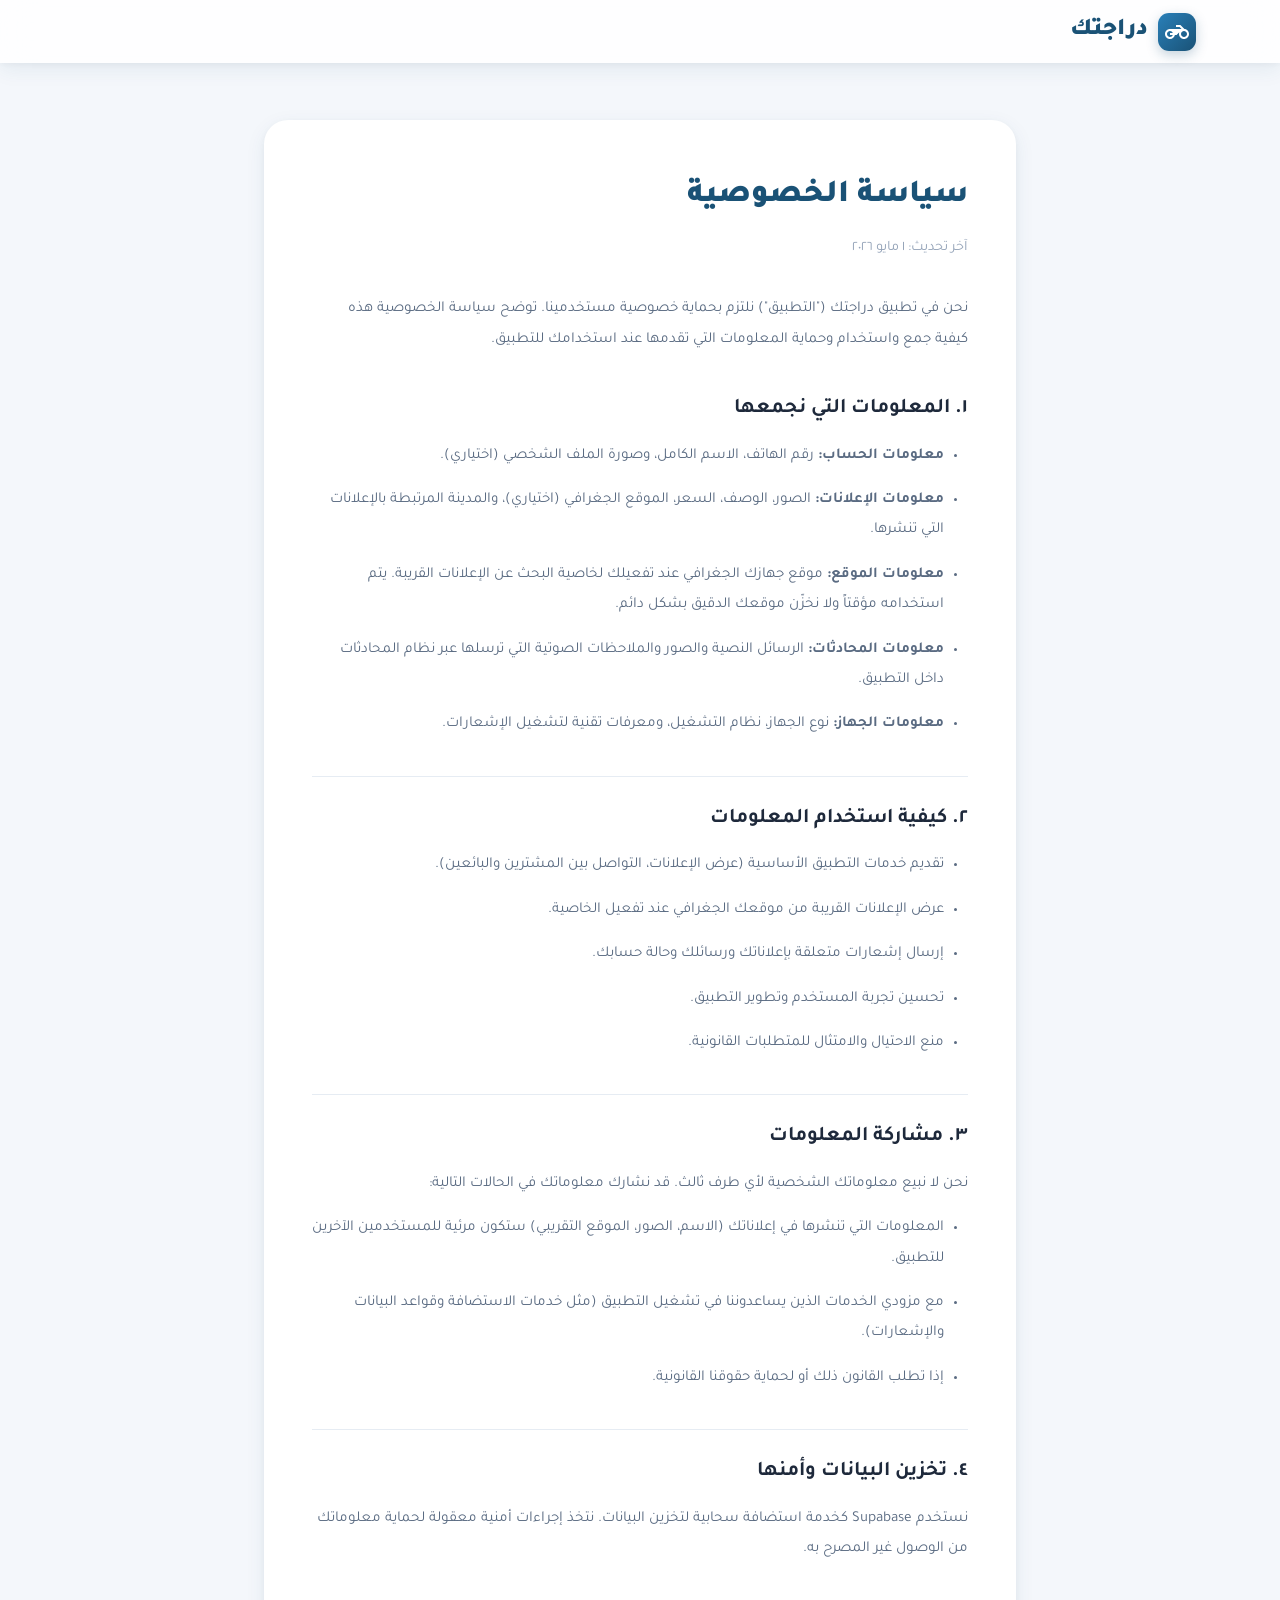
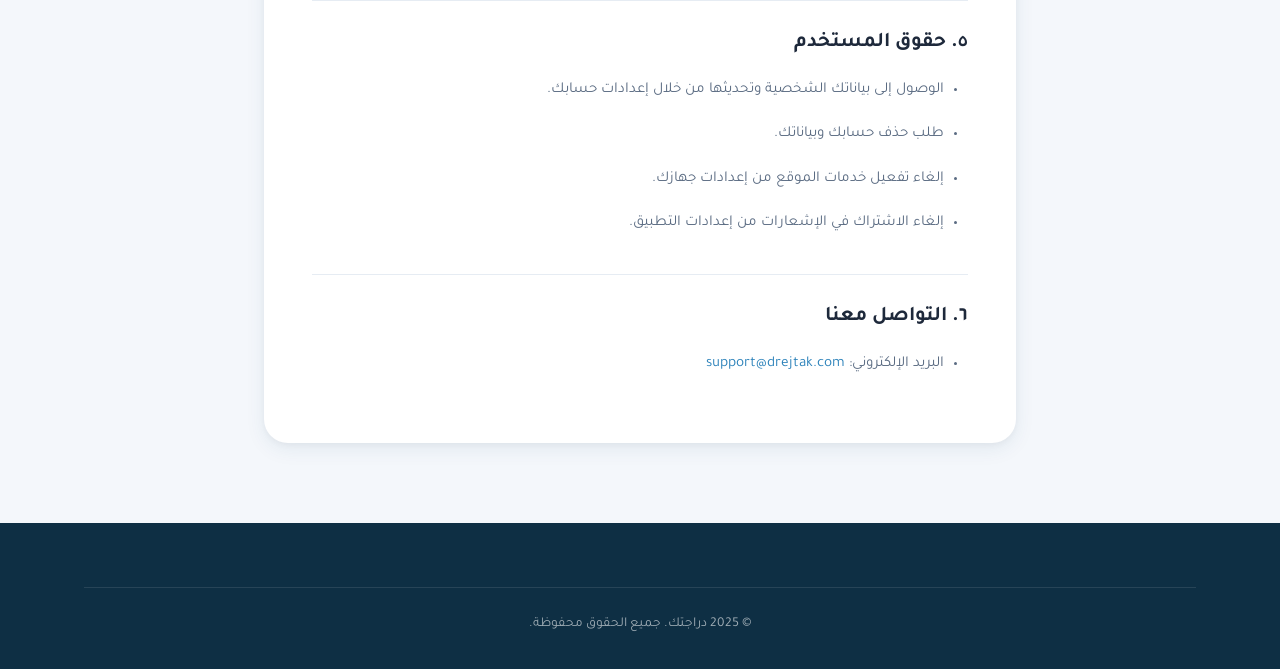
==== privacy.html @ 7e7fd562 "نشر صفحات دراجتك: الرئيسية والخصوصية والشروط وحذف الحساب" ====
<!DOCTYPE html>
<html lang="ar" dir="rtl">
<head>
  <meta charset="UTF-8">
  <meta name="viewport" content="width=device-width, initial-scale=1.0">
  <title>سياسة الخصوصية - دراجتك</title>
  <meta name="description" content="سياسة الخصوصية لتطبيق دراجتك - كيف نجمع ونستخدم ونحمي بياناتك">
  <link rel="stylesheet" href="css/style.css">
</head>
<body>

<nav class="navbar scrolled">
  <div class="container">
    <a href="/" class="nav-logo" style="color:var(--primary)!important">
      <span class="logo-icon">
        <svg viewBox="0 0 24 24" fill="currentColor" aria-hidden="true"><path d="M19.44 9.03 15.41 5H11v2h3.59l2 2H5c-2.8 0-5 2.2-5 5s2.2 5 5 5c2.46 0 4.45-1.69 4.9-4h1.65l2.77-2.77c-.21.54-.32 1.14-.32 1.77 0 2.8 2.2 5 5 5s5-2.2 5-5c0-2.79-2.2-4.97-4.56-4.97zM7.82 15C7.4 16.15 6.28 17 5 17c-1.63 0-3-1.37-3-3s1.37-3 3-3c1.28 0 2.4.85 2.82 2H5v2h2.82zM19 17c-1.63 0-3-1.37-3-3s1.37-3 3-3 3 1.37 3 3-1.37 3-3 3z"/></svg>
      </span>
      دراجتك
    </a>
  </div>
</nav>

<main class="legal-page">
  <div class="container">
    <div class="legal-card">
      <h1>سياسة الخصوصية</h1>
      <p class="last-updated">آخر تحديث: ١ مايو ٢٠٢٦</p>

      <p>نحن في تطبيق دراجتك ("التطبيق") نلتزم بحماية خصوصية مستخدمينا. توضح سياسة الخصوصية هذه كيفية جمع واستخدام وحماية المعلومات التي تقدمها عند استخدامك للتطبيق.</p>

      <h2>١. المعلومات التي نجمعها</h2>
      <ul>
        <li><strong>معلومات الحساب:</strong> رقم الهاتف، الاسم الكامل، وصورة الملف الشخصي (اختياري).</li>
        <li><strong>معلومات الإعلانات:</strong> الصور، الوصف، السعر، الموقع الجغرافي (اختياري)، والمدينة المرتبطة بالإعلانات التي تنشرها.</li>
        <li><strong>معلومات الموقع:</strong> موقع جهازك الجغرافي عند تفعيلك لخاصية البحث عن الإعلانات القريبة. يتم استخدامه مؤقتاً ولا نخزّن موقعك الدقيق بشكل دائم.</li>
        <li><strong>معلومات المحادثات:</strong> الرسائل النصية والصور والملاحظات الصوتية التي ترسلها عبر نظام المحادثات داخل التطبيق.</li>
        <li><strong>معلومات الجهاز:</strong> نوع الجهاز، نظام التشغيل، ومعرفات تقنية لتشغيل الإشعارات.</li>
      </ul>

      <h2>٢. كيفية استخدام المعلومات</h2>
      <ul>
        <li>تقديم خدمات التطبيق الأساسية (عرض الإعلانات، التواصل بين المشترين والبائعين).</li>
        <li>عرض الإعلانات القريبة من موقعك الجغرافي عند تفعيل الخاصية.</li>
        <li>إرسال إشعارات متعلقة بإعلاناتك ورسائلك وحالة حسابك.</li>
        <li>تحسين تجربة المستخدم وتطوير التطبيق.</li>
        <li>منع الاحتيال والامتثال للمتطلبات القانونية.</li>
      </ul>

      <h2>٣. مشاركة المعلومات</h2>
      <p>نحن لا نبيع معلوماتك الشخصية لأي طرف ثالث. قد نشارك معلوماتك في الحالات التالية:</p>
      <ul>
        <li>المعلومات التي تنشرها في إعلاناتك (الاسم، الصور، الموقع التقريبي) ستكون مرئية للمستخدمين الآخرين للتطبيق.</li>
        <li>مع مزودي الخدمات الذين يساعدوننا في تشغيل التطبيق (مثل خدمات الاستضافة وقواعد البيانات والإشعارات).</li>
        <li>إذا تطلب القانون ذلك أو لحماية حقوقنا القانونية.</li>
      </ul>

      <h2>٤. تخزين البيانات وأمنها</h2>
      <p>نستخدم Supabase كخدمة استضافة سحابية لتخزين البيانات. نتخذ إجراءات أمنية معقولة لحماية معلوماتك من الوصول غير المصرح به.</p>

      <h2>٥. حقوق المستخدم</h2>
      <ul>
        <li>الوصول إلى بياناتك الشخصية وتحديثها من خلال إعدادات حسابك.</li>
        <li>طلب حذف حسابك وبياناتك.</li>
        <li>إلغاء تفعيل خدمات الموقع من إعدادات جهازك.</li>
        <li>إلغاء الاشتراك في الإشعارات من إعدادات التطبيق.</li>
      </ul>

      <h2>٦. التواصل معنا</h2>
      <ul>
        <li>البريد الإلكتروني: <a href="mailto:support@drejtak.com">support@drejtak.com</a></li>
      </ul>
    </div>
  </div>
</main>

<footer class="footer">
  <div class="container">
    <div class="footer-bottom">
      © 2025 دراجتك. جميع الحقوق محفوظة.
    </div>
  </div>
</footer>
</body>
</html>
---- css/style.css ----
/* ============================================================
   دراجتك - Landing Page (Modern Redesign 2026)
   Colors: Primary #1A5276, Secondary #E67E22, Accent #27AE60
   ============================================================ */

@import url('https://fonts.googleapis.com/css2?family=Tajawal:wght@400;500;700;800;900&display=swap');

:root {
  --primary: #1A5276;
  --primary-light: #2980B9;
  --primary-dark: #0E2F44;
  --secondary: #E67E22;
  --secondary-light: #F5B041;
  --accent: #27AE60;
  --accent-light: #2ECC71;
  --cyan: #38BDF8;
  --bg: #F4F7FB;
  --bg-alt: #F8FAFB;
  --surface: #FFFFFF;
  --text: #1E293B;
  --text-light: #5A6B82;
  --text-muted: #94A3B8;
  --border: #E6ECF3;
  --glass-bg: rgba(255,255,255,0.65);
  --glass-border: rgba(255,255,255,0.6);
  --shadow-sm: 0 1px 3px rgba(13,42,68,0.06), 0 1px 2px rgba(0,0,0,0.04);
  --shadow: 0 6px 20px rgba(26,82,118,0.08), 0 2px 6px rgba(0,0,0,0.04);
  --shadow-lg: 0 16px 44px rgba(26,82,118,0.14), 0 4px 10px rgba(0,0,0,0.05);
  --shadow-xl: 0 30px 70px rgba(13,42,68,0.22), 0 10px 20px rgba(0,0,0,0.08);
  --radius-sm: 12px;
  --radius: 16px;
  --radius-lg: 24px;
  --radius-xl: 32px;
  --transition: all 0.35s cubic-bezier(0.4, 0, 0.2, 1);
  --ease-out: cubic-bezier(0.16, 1, 0.3, 1);
}

/* ---------- Reset ---------- */
*, *::before, *::after { box-sizing: border-box; margin: 0; padding: 0; }

html { scroll-behavior: smooth; direction: rtl; }

body {
  font-family: 'Tajawal', sans-serif;
  color: var(--text);
  background: var(--bg);
  line-height: 1.8;
  -webkit-font-smoothing: antialiased;
  overflow-x: hidden;
}

a { color: var(--primary-light); text-decoration: none; transition: var(--transition); }
a:hover { color: var(--primary); }

img { max-width: 100%; height: auto; display: block; }
svg { display: block; }

/* ---------- Container ---------- */
.container {
  max-width: 1160px;
  margin: 0 auto;
  padding: 0 24px;
}
.container.narrow { max-width: 760px; }

/* ---------- Scroll Reveal Animation ---------- */
.reveal {
  opacity: 0;
  transform: translateY(34px);
  transition: opacity 0.8s var(--ease-out), transform 0.8s var(--ease-out);
  transition-delay: var(--delay, 0s);
  will-change: opacity, transform;
}
.reveal.visible {
  opacity: 1;
  transform: translateY(0);
}

/* ---------- Navbar ---------- */
.navbar {
  position: fixed;
  top: 0; left: 0; right: 0;
  z-index: 1000;
  padding: 18px 0;
  transition: var(--transition);
  background: transparent;
}
.navbar.scrolled {
  background: rgba(255,255,255,0.85);
  backdrop-filter: blur(16px) saturate(1.4);
  -webkit-backdrop-filter: blur(16px) saturate(1.4);
  box-shadow: var(--shadow);
  padding: 10px 0;
}
.navbar .container {
  display: flex;
  align-items: center;
  justify-content: space-between;
}
.nav-logo {
  font-size: 1.5rem;
  font-weight: 900;
  color: white !important;
  display: flex;
  align-items: center;
  gap: 10px;
}
.navbar.scrolled .nav-logo { color: var(--primary) !important; }
.nav-logo .logo-icon {
  width: 38px; height: 38px;
  display: inline-flex;
  align-items: center;
  justify-content: center;
  background: linear-gradient(135deg, var(--primary-light), var(--primary));
  border-radius: 11px;
  box-shadow: 0 6px 16px rgba(26,82,118,0.35);
}
.nav-logo .logo-icon svg { width: 24px; height: 24px; color: #fff; }
.navbar.scrolled .nav-logo .logo-icon { box-shadow: 0 4px 12px rgba(26,82,118,0.25); }
.nav-links {
  display: flex;
  align-items: center;
  gap: 30px;
  list-style: none;
}
.nav-links a {
  font-weight: 500;
  font-size: 0.95rem;
  color: rgba(255,255,255,0.88);
  position: relative;
}
.nav-links a:not(.nav-cta)::after {
  content: '';
  position: absolute;
  bottom: -6px; right: 0;
  width: 0; height: 2px;
  background: var(--secondary);
  border-radius: 2px;
  transition: width 0.3s var(--ease-out);
}
.nav-links a:not(.nav-cta):hover::after { width: 100%; }
.navbar.scrolled .nav-links a { color: var(--text); }
.nav-links a:hover { color: var(--secondary); }
.nav-cta {
  background: var(--secondary);
  color: white !important;
  padding: 10px 24px;
  border-radius: 50px;
  font-weight: 700 !important;
  box-shadow: 0 6px 18px rgba(230,126,34,0.4);
}
.nav-cta:hover {
  background: var(--secondary-light);
  transform: translateY(-2px);
}
/* Hamburger */
.menu-toggle {
  display: none;
  flex-direction: column;
  justify-content: center;
  gap: 5px;
  width: 42px; height: 42px;
  background: rgba(255,255,255,0.15);
  border: none;
  border-radius: 10px;
  cursor: pointer;
  padding: 10px;
}
.menu-toggle span {
  display: block;
  height: 2px; width: 100%;
  background: white;
  border-radius: 2px;
  transition: var(--transition);
}
.navbar.scrolled .menu-toggle { background: rgba(26,82,118,0.08); }
.navbar.scrolled .menu-toggle span { background: var(--text); }

/* ---------- Hero ---------- */
.hero {
  position: relative;
  background: linear-gradient(165deg, var(--primary-dark) 0%, var(--primary) 55%, var(--primary-light) 100%);
  min-height: 100vh;
  display: flex;
  align-items: center;
  overflow: hidden;
}
.hero-bg { position: absolute; inset: 0; overflow: hidden; }
.hero-bg .blob {
  position: absolute;
  border-radius: 50%;
  filter: blur(70px);
  opacity: 0.55;
}
.blob-1 {
  width: 460px; height: 460px;
  top: -120px; right: -80px;
  background: radial-gradient(circle, var(--cyan), transparent 70%);
  animation: float-blob 16s ease-in-out infinite;
}
.blob-2 {
  width: 420px; height: 420px;
  bottom: -140px; left: -60px;
  background: radial-gradient(circle, var(--secondary), transparent 70%);
  opacity: 0.4;
  animation: float-blob 20s ease-in-out infinite reverse;
}
.blob-3 {
  width: 300px; height: 300px;
  top: 40%; left: 30%;
  background: radial-gradient(circle, var(--accent), transparent 70%);
  opacity: 0.3;
  animation: float-blob 24s ease-in-out infinite;
}
.grid-overlay {
  position: absolute; inset: 0;
  background-image:
    linear-gradient(rgba(255,255,255,0.05) 1px, transparent 1px),
    linear-gradient(90deg, rgba(255,255,255,0.05) 1px, transparent 1px);
  background-size: 54px 54px;
  -webkit-mask-image: radial-gradient(ellipse 80% 70% at 50% 40%, #000 30%, transparent 75%);
  mask-image: radial-gradient(ellipse 80% 70% at 50% 40%, #000 30%, transparent 75%);
}
@keyframes float-blob {
  0%, 100% { transform: translate(0, 0) scale(1); }
  33% { transform: translate(30px, -30px) scale(1.08); }
  66% { transform: translate(-20px, 20px) scale(0.95); }
}

.hero .container {
  position: relative;
  z-index: 1;
  display: grid;
  grid-template-columns: 1.05fr 0.95fr;
  gap: 56px;
  align-items: center;
  padding-top: 90px;
  padding-bottom: 90px;
}
.hero-badge {
  display: inline-flex;
  align-items: center;
  gap: 8px;
  background: rgba(255,255,255,0.12);
  border: 1px solid rgba(255,255,255,0.2);
  backdrop-filter: blur(8px);
  color: #fff;
  padding: 7px 16px;
  border-radius: 50px;
  font-size: 0.85rem;
  font-weight: 700;
  margin-bottom: 22px;
}
.hero-badge .dot {
  width: 8px; height: 8px;
  background: var(--accent-light);
  border-radius: 50%;
  box-shadow: 0 0 0 0 rgba(46,204,113,0.7);
  animation: pulse-dot 2s infinite;
}
@keyframes pulse-dot {
  0% { box-shadow: 0 0 0 0 rgba(46,204,113,0.6); }
  70% { box-shadow: 0 0 0 8px rgba(46,204,113,0); }
  100% { box-shadow: 0 0 0 0 rgba(46,204,113,0); }
}
.hero-content h1 {
  font-size: 3.6rem;
  font-weight: 900;
  color: white;
  line-height: 1.25;
  margin-bottom: 22px;
  letter-spacing: -0.5px;
}
.hero-content h1 .highlight {
  background: linear-gradient(100deg, var(--secondary-light), var(--secondary), var(--secondary-light));
  background-size: 200% auto;
  -webkit-background-clip: text;
  background-clip: text;
  -webkit-text-fill-color: transparent;
  animation: shimmer 4s linear infinite;
}
@keyframes shimmer {
  to { background-position: 200% center; }
}
.hero-content p {
  font-size: 1.2rem;
  color: rgba(255,255,255,0.82);
  line-height: 1.95;
  margin-bottom: 34px;
  max-width: 520px;
}
.hero-buttons {
  display: flex;
  gap: 16px;
  flex-wrap: wrap;
  margin-bottom: 36px;
}
.hero-trust {
  display: flex;
  align-items: center;
  gap: 28px;
  flex-wrap: wrap;
}
.trust-stars {
  color: var(--secondary-light);
  font-size: 1rem;
  letter-spacing: 2px;
}
.trust-stars strong { color: #fff; font-size: 1.05rem; }
.trust-stars span { color: rgba(255,255,255,0.7); font-size: 0.85rem; letter-spacing: 0; }
.trust-avatars {
  display: flex;
  align-items: center;
}
.trust-avatars span {
  width: 34px; height: 34px;
  border-radius: 50%;
  border: 2px solid var(--primary);
  margin-left: -10px;
  background: linear-gradient(135deg, var(--cyan), var(--primary-light));
}
.trust-avatars span:nth-child(2) { background: linear-gradient(135deg, var(--secondary-light), var(--secondary)); }
.trust-avatars span:nth-child(3) { background: linear-gradient(135deg, var(--accent-light), var(--accent)); }
.trust-avatars span:nth-child(4) { background: linear-gradient(135deg, #a78bfa, #7c3aed); }
.trust-avatars em {
  font-style: normal;
  color: rgba(255,255,255,0.8);
  font-size: 0.85rem;
  margin-right: 12px;
}

/* Hero Phone */
.hero-image { display: flex; justify-content: center; position: relative; }
.phone-float {
  position: relative;
  transition: transform 0.3s var(--ease-out);
  transform-style: preserve-3d;
}
@keyframes gentle-float {
  0%, 100% { transform: translateY(0) rotate(0deg); }
  50% { transform: translateY(-16px) rotate(-0.6deg); }
}
.phone-mockup {
  width: 300px;
  height: 610px;
  animation: gentle-float 6s ease-in-out infinite;
  background: #0a1722;
  border-radius: 44px;
  border: 5px solid #1c2b3a;
  overflow: hidden;
  position: relative;
  box-shadow: var(--shadow-xl), inset 0 0 0 2px rgba(255,255,255,0.04);
}
.phone-mockup::before {
  content: '';
  position: absolute;
  top: 14px; left: 50%;
  transform: translateX(-50%);
  width: 110px; height: 26px;
  background: #0a1722;
  border-radius: 0 0 16px 16px;
  z-index: 5;
}
.phone-screen {
  width: 100%; height: 100%;
  background: var(--bg);
  overflow: hidden;
}
/* In-app UI */
.app-ui {
  height: 100%;
  display: flex;
  flex-direction: column;
  padding: 12px 14px;
  font-size: 0.72rem;
}
.ui-statusbar {
  display: flex;
  justify-content: space-between;
  align-items: center;
  padding: 4px 6px 8px;
  color: var(--text);
  font-weight: 700;
}
.ui-dots { display: flex; gap: 3px; }
.ui-dots i { width: 4px; height: 4px; border-radius: 50%; background: var(--text-muted); }
.ui-topbar {
  display: flex;
  justify-content: space-between;
  align-items: center;
  margin-bottom: 10px;
}
.ui-loc {
  display: flex;
  align-items: center;
  gap: 4px;
  font-weight: 700;
  color: var(--primary);
}
.ui-avatar {
  width: 30px; height: 30px;
  border-radius: 50%;
  background: linear-gradient(135deg, var(--secondary-light), var(--secondary));
}
.ui-search {
  display: flex;
  align-items: center;
  gap: 6px;
  background: var(--surface);
  border: 1px solid var(--border);
  border-radius: 12px;
  padding: 9px 12px;
  color: var(--text-muted);
  margin-bottom: 10px;
  box-shadow: var(--shadow-sm);
}
.ui-search svg { color: var(--text-muted); }
.ui-chips {
  display: flex;
  gap: 6px;
  margin-bottom: 12px;
}
.ui-chips span {
  padding: 5px 12px;
  border-radius: 50px;
  background: var(--surface);
  border: 1px solid var(--border);
  color: var(--text-light);
  font-weight: 700;
}
.ui-chips span.active {
  background: var(--primary);
  color: #fff;
  border-color: var(--primary);
}
.ui-card {
  background: var(--surface);
  border-radius: 14px;
  overflow: hidden;
  box-shadow: var(--shadow);
  margin-bottom: 10px;
}
.ui-card-img {
  height: 92px;
  display: flex;
  align-items: center;
  justify-content: center;
  position: relative;
  color: rgba(255,255,255,0.9);
}
.ui-card-img.c1 { background: linear-gradient(135deg, var(--primary-light), var(--primary)); }
.ui-card-img.c2 { background: linear-gradient(135deg, var(--accent), #0e7a4a); }
.ui-tag {
  position: absolute;
  bottom: 8px; right: 8px;
  background: rgba(0,0,0,0.45);
  backdrop-filter: blur(4px);
  color: #fff;
  padding: 3px 9px;
  border-radius: 50px;
  font-size: 0.62rem;
  font-weight: 700;
}
.ui-card-body { padding: 9px 11px; }
.ui-card-body strong { display: block; color: var(--text); font-size: 0.74rem; }
.ui-price { color: var(--secondary); font-weight: 900; font-size: 0.8rem; margin-top: 2px; }

/* Floating badges around phone */
.float-badge {
  position: absolute;
  display: flex;
  align-items: center;
  gap: 9px;
  background: rgba(255,255,255,0.95);
  backdrop-filter: blur(8px);
  padding: 10px 14px;
  border-radius: 14px;
  box-shadow: var(--shadow-lg);
}
.float-badge div { display: flex; flex-direction: column; line-height: 1.3; }
.float-badge strong { font-size: 0.78rem; color: var(--text); }
.float-badge span { font-size: 0.68rem; color: var(--text-light); }
.float-badge svg { color: var(--secondary); }
.fb-chat {
  top: 80px; right: -34px;
  animation: gentle-float 5s ease-in-out infinite 0.5s;
}
.fb-rating {
  bottom: 90px; left: -34px;
  animation: gentle-float 5.5s ease-in-out infinite 1s;
}
.fb-star { color: var(--secondary); font-size: 1.3rem; }

/* Hero bottom wave */
.hero-wave {
  position: absolute;
  bottom: -1px; left: 0; right: 0;
  line-height: 0;
  z-index: 1;
}
.hero-wave svg { width: 100%; height: 70px; }
.hero-wave path { fill: var(--bg); }

/* ---------- Buttons ---------- */
.btn {
  display: inline-flex;
  align-items: center;
  gap: 10px;
  padding: 15px 32px;
  border-radius: 50px;
  font-weight: 700;
  font-size: 1.02rem;
  font-family: inherit;
  cursor: pointer;
  border: none;
  transition: var(--transition);
  text-decoration: none;
  white-space: nowrap;
}
.btn-primary {
  background: var(--secondary);
  color: white;
  box-shadow: 0 8px 24px rgba(230,126,34,0.4);
}
.btn-primary:hover {
  background: var(--secondary-light);
  color: white;
  transform: translateY(-3px);
  box-shadow: 0 12px 30px rgba(230,126,34,0.5);
}
.btn-ghost {
  background: rgba(255,255,255,0.1);
  border: 1.5px solid rgba(255,255,255,0.45);
  color: white;
  backdrop-filter: blur(6px);
}
.btn-ghost:hover {
  background: white;
  color: var(--primary);
  border-color: white;
  transform: translateY(-3px);
}
.btn-lg { padding: 18px 44px; font-size: 1.12rem; }
.btn-store { background: var(--primary-dark); color: #fff; box-shadow: 0 10px 30px rgba(13,42,68,0.3); }
.btn-store:hover { background: #07202f; color: #fff; transform: translateY(-3px); }

/* ---------- Brands Marquee ---------- */
.marquee {
  background: var(--surface);
  border-bottom: 1px solid var(--border);
  padding: 22px 0;
  overflow: hidden;
  -webkit-mask-image: linear-gradient(90deg, transparent, #000 12%, #000 88%, transparent);
  mask-image: linear-gradient(90deg, transparent, #000 12%, #000 88%, transparent);
}
.marquee-track {
  display: flex;
  gap: 56px;
  width: max-content;
  animation: marquee 28s linear infinite;
}
.marquee-track span {
  font-size: 1.3rem;
  font-weight: 900;
  color: var(--text-muted);
  white-space: nowrap;
  opacity: 0.7;
}
@keyframes marquee {
  to { transform: translateX(50%); }
}

/* ---------- Stats ---------- */
.stats-section {
  position: relative;
  margin-top: 36px;
  z-index: 10;
}
.stats-grid {
  display: grid;
  grid-template-columns: repeat(4, 1fr);
  gap: 20px;
}
.stat-card {
  background: var(--surface);
  border: 1px solid var(--border);
  border-radius: var(--radius);
  padding: 32px 20px;
  text-align: center;
  box-shadow: var(--shadow);
  transition: var(--transition);
}
.stat-card:hover {
  transform: translateY(-6px);
  box-shadow: var(--shadow-lg);
  border-color: rgba(26,82,118,0.18);
}
.stat-number {
  font-size: 2.5rem;
  font-weight: 900;
  color: var(--primary);
  line-height: 1;
}
.stat-number.accent { color: var(--secondary); }
.stat-number.green { color: var(--accent); }
.stat-label {
  font-size: 0.95rem;
  color: var(--text-light);
  margin-top: 8px;
  font-weight: 500;
}

/* ---------- Sections ---------- */
.section { padding: 100px 0; }
.section-alt { background: var(--surface); }
.section-header {
  text-align: center;
  max-width: 640px;
  margin: 0 auto 64px;
}
.section-badge {
  display: inline-block;
  background: rgba(26,82,118,0.08);
  color: var(--primary);
  padding: 7px 18px;
  border-radius: 50px;
  font-size: 0.85rem;
  font-weight: 700;
  margin-bottom: 16px;
}
.section-title {
  font-size: 2.5rem;
  font-weight: 900;
  color: var(--text);
  margin-bottom: 16px;
  line-height: 1.3;
  letter-spacing: -0.5px;
}
.section-title .highlight {
  position: relative;
  color: var(--primary);
}
.section-title .highlight::after {
  content: '';
  position: absolute;
  left: 0; right: 0; bottom: 4px;
  height: 10px;
  background: rgba(230,126,34,0.22);
  border-radius: 4px;
  z-index: -1;
}
.section-subtitle {
  font-size: 1.1rem;
  color: var(--text-light);
  line-height: 1.8;
}

/* ---------- Features Grid ---------- */
.features-grid {
  display: grid;
  grid-template-columns: repeat(auto-fit, minmax(320px, 1fr));
  gap: 24px;
}
.feature-card {
  position: relative;
  background: var(--surface);
  border: 1px solid var(--border);
  border-radius: var(--radius-lg);
  padding: 38px 28px;
  transition: transform 0.4s var(--ease-out), box-shadow 0.4s var(--ease-out), border-color 0.4s;
  overflow: hidden;
}
.feature-card::before {
  content: '';
  position: absolute;
  top: 0; left: 0; right: 0;
  height: 4px;
  background: linear-gradient(90deg, var(--primary), var(--cyan));
  transform: scaleX(0);
  transform-origin: right;
  transition: transform 0.4s var(--ease-out);
}
.feature-card:hover::before { transform: scaleX(1); }
.feature-card:hover {
  transform: translateY(-10px);
  box-shadow: var(--shadow-lg);
  border-color: rgba(26,82,118,0.15);
}
.feature-icon-wrapper {
  width: 60px; height: 60px;
  border-radius: var(--radius);
  display: flex;
  align-items: center;
  justify-content: center;
  margin-bottom: 20px;
  transition: transform 0.4s var(--ease-out);
}
.feature-card:hover .feature-icon-wrapper { transform: scale(1.08) rotate(-4deg); }
.feature-icon-wrapper.blue { background: rgba(26,82,118,0.1); color: var(--primary); }
.feature-icon-wrapper.orange { background: rgba(230,126,34,0.12); color: var(--secondary); }
.feature-icon-wrapper.green { background: rgba(39,174,96,0.12); color: var(--accent); }
.feature-icon-wrapper.purple { background: rgba(142,68,173,0.12); color: #8e44ad; }
.feature-icon-wrapper.red { background: rgba(231,76,60,0.12); color: #e74c3c; }
.feature-icon-wrapper.teal { background: rgba(26,188,156,0.12); color: #1abc9c; }
.feature-card h3 {
  font-size: 1.22rem;
  font-weight: 800;
  color: var(--text);
  margin-bottom: 8px;
}
.feature-card p {
  font-size: 0.95rem;
  color: var(--text-light);
  line-height: 1.8;
}

/* ---------- How It Works ---------- */
.steps {
  display: grid;
  grid-template-columns: repeat(3, 1fr);
  gap: 40px;
  position: relative;
}
.steps-connector {
  position: absolute;
  top: 36px;
  left: 16%; right: 16%;
  height: 2px;
  background: repeating-linear-gradient(90deg, var(--border) 0 8px, transparent 8px 16px);
  z-index: 0;
}
.step { text-align: center; position: relative; z-index: 1; }
.step-circle {
  width: 72px; height: 72px;
  border-radius: 50%;
  display: flex;
  align-items: center;
  justify-content: center;
  margin: 0 auto 24px;
  font-size: 1.6rem;
  font-weight: 900;
  color: #fff;
  position: relative;
}
.step-circle::after {
  content: '';
  position: absolute;
  inset: -6px;
  border-radius: 50%;
  border: 2px dashed currentColor;
  opacity: 0.3;
}
.step-circle.one { background: var(--primary); box-shadow: 0 10px 26px rgba(26,82,118,0.35); }
.step-circle.two { background: var(--secondary); box-shadow: 0 10px 26px rgba(230,126,34,0.35); }
.step-circle.three { background: var(--accent); box-shadow: 0 10px 26px rgba(39,174,96,0.35); }
.step h3 {
  font-size: 1.2rem;
  font-weight: 800;
  color: var(--text);
  margin-bottom: 8px;
}
.step p {
  font-size: 0.95rem;
  color: var(--text-light);
  line-height: 1.8;
  max-width: 300px;
  margin: 0 auto;
}

/* ---------- Screenshots ---------- */
.screenshots-scroll {
  display: flex;
  gap: 28px;
  overflow-x: auto;
  padding: 24px 24px 44px;
  scroll-snap-type: x mandatory;
  -webkit-overflow-scrolling: touch;
  justify-content: flex-start;
}
.screenshots-scroll::-webkit-scrollbar { height: 6px; }
.screenshots-scroll::-webkit-scrollbar-thumb { background: var(--border); border-radius: 3px; }
.shot-phone {
  flex: 0 0 auto;
  scroll-snap-align: center;
  text-align: center;
  transition: transform 0.4s var(--ease-out);
}
.shot-phone:hover { transform: translateY(-10px); }
.shot-screen {
  width: 230px;
  height: 470px;
  background: var(--bg);
  border: 7px solid #0a1722;
  border-radius: 36px;
  padding: 16px 14px;
  box-shadow: var(--shadow-lg);
  overflow: hidden;
  position: relative;
}
.shot-bar { display: flex; align-items: center; gap: 8px; margin-bottom: 16px; }
.shot-bar span { height: 8px; border-radius: 4px; background: var(--border); flex: 1; }
.shot-bar .dot { flex: 0 0 24px; height: 24px; border-radius: 50%; background: linear-gradient(135deg, var(--secondary-light), var(--secondary)); }
.shot-search { height: 38px; border-radius: 12px; background: var(--surface); border: 1px solid var(--border); margin-bottom: 14px; }
.shot-chips { display: flex; gap: 8px; margin-bottom: 16px; }
.shot-chips i { flex: 1; height: 26px; border-radius: 50px; background: var(--surface); border: 1px solid var(--border); }
.shot-chips i.on { background: var(--primary); border-color: var(--primary); }
.shot-tile { height: 120px; border-radius: 16px; margin-bottom: 14px; background: linear-gradient(135deg, var(--primary-light), var(--primary)); }
.shot-tile.sm { height: 70px; }
.shot-screen.home .shot-tile:nth-of-type(2) { background: linear-gradient(135deg, var(--accent), #0e7a4a); }
/* chat */
.bubble { height: 30px; border-radius: 14px; margin-bottom: 12px; max-width: 70%; }
.bubble.in { background: var(--surface); border: 1px solid var(--border); margin-left: auto; }
.bubble.out { background: var(--primary); }
.bubble.sm { max-width: 45%; height: 24px; }
.shot-input { position: absolute; bottom: 16px; left: 14px; right: 14px; height: 38px; border-radius: 50px; background: var(--surface); border: 1px solid var(--border); }
/* add */
.shot-upload { height: 120px; border-radius: 16px; border: 2px dashed var(--primary-light); background: rgba(41,128,185,0.06); display: flex; align-items: center; justify-content: center; margin-bottom: 16px; }
.shot-upload span { font-size: 2.4rem; color: var(--primary-light); font-weight: 300; }
.shot-line { height: 38px; border-radius: 12px; background: var(--surface); border: 1px solid var(--border); margin-bottom: 12px; }
.shot-line.sm { width: 60%; }
.shot-btn { height: 44px; border-radius: 50px; background: var(--secondary); margin-top: 8px; }
/* profile */
.shot-avatar { width: 72px; height: 72px; border-radius: 50%; margin: 6px auto 14px; background: linear-gradient(135deg, var(--secondary-light), var(--secondary)); }
.shot-stars { text-align: center; color: var(--secondary); font-size: 1.2rem; letter-spacing: 3px; margin-bottom: 16px; }
.shot-label {
  display: block;
  margin-top: 18px;
  font-weight: 700;
  color: var(--text);
  font-size: 0.95rem;
}

/* ---------- FAQ ---------- */
.faq-list { display: flex; flex-direction: column; gap: 14px; }
.faq-item {
  background: var(--surface);
  border: 1px solid var(--border);
  border-radius: var(--radius);
  overflow: hidden;
  transition: var(--transition);
}
.faq-item.open { box-shadow: var(--shadow); border-color: rgba(26,82,118,0.18); }
.faq-q {
  width: 100%;
  display: flex;
  align-items: center;
  justify-content: space-between;
  gap: 16px;
  padding: 20px 24px;
  background: none;
  border: none;
  font-family: inherit;
  font-size: 1.05rem;
  font-weight: 700;
  color: var(--text);
  cursor: pointer;
  text-align: right;
}
.faq-icon {
  flex-shrink: 0;
  width: 30px; height: 30px;
  display: flex;
  align-items: center;
  justify-content: center;
  background: rgba(26,82,118,0.08);
  color: var(--primary);
  border-radius: 50%;
  font-size: 1.3rem;
  font-weight: 400;
  transition: var(--transition);
}
.faq-item.open .faq-icon {
  background: var(--primary);
  color: #fff;
  transform: rotate(45deg);
}
.faq-a {
  max-height: 0;
  overflow: hidden;
  transition: max-height 0.4s var(--ease-out);
}
.faq-a p {
  padding: 0 24px 22px;
  color: var(--text-light);
  font-size: 0.98rem;
  line-height: 1.9;
}

/* ---------- CTA Banner ---------- */
.cta-section {
  background: linear-gradient(135deg, var(--primary), var(--primary-dark));
  position: relative;
  overflow: hidden;
}
.cta-section::before {
  content: '';
  position: absolute;
  top: -50%; right: -10%;
  width: 520px; height: 520px;
  background: radial-gradient(circle, rgba(56,189,248,0.22) 0%, transparent 70%);
  border-radius: 50%;
}
.cta-section::after {
  content: '';
  position: absolute;
  bottom: -40%; left: -10%;
  width: 460px; height: 460px;
  background: radial-gradient(circle, rgba(230,126,34,0.2) 0%, transparent 70%);
  border-radius: 50%;
}
.cta-content {
  position: relative;
  z-index: 1;
  text-align: center;
  color: white;
}
.cta-content h2 {
  font-size: 2.6rem;
  font-weight: 900;
  margin-bottom: 16px;
}
.cta-content p {
  font-size: 1.18rem;
  opacity: 0.9;
  margin-bottom: 32px;
  max-width: 540px;
  margin-left: auto;
  margin-right: auto;
}
.cta-buttons { display: flex; justify-content: center; gap: 16px; flex-wrap: wrap; }
.cta-content .btn-store {
  background: #fff;
  color: var(--primary-dark);
}
.cta-content .btn-store:hover { background: #f1f5f9; color: var(--primary-dark); }

/* ---------- Footer ---------- */
.footer {
  background: var(--primary-dark);
  color: rgba(255,255,255,0.6);
  padding: 64px 0 32px;
}
.footer-grid {
  display: grid;
  grid-template-columns: 2fr 1fr 1fr 1fr;
  gap: 48px;
  margin-bottom: 48px;
}
.footer-brand .logo-text {
  font-size: 1.5rem;
  font-weight: 900;
  color: white;
  margin-bottom: 14px;
  display: flex;
  align-items: center;
  gap: 10px;
}
.footer-brand .logo-icon {
  width: 38px; height: 38px;
  display: inline-flex;
  align-items: center;
  justify-content: center;
  background: linear-gradient(135deg, var(--primary-light), var(--primary));
  border-radius: 11px;
}
.footer-brand .logo-icon svg { width: 24px; height: 24px; color: #fff; }
.footer-brand p {
  font-size: 0.9rem;
  line-height: 1.8;
  max-width: 360px;
}
.footer-col h4 {
  color: white;
  font-weight: 700;
  font-size: 1rem;
  margin-bottom: 16px;
}
.footer-col ul { list-style: none; }
.footer-col ul li { margin-bottom: 10px; }
.footer-col ul li a {
  color: rgba(255,255,255,0.6);
  font-size: 0.9rem;
  transition: var(--transition);
}
.footer-col ul li a:hover { color: var(--secondary); padding-right: 4px; }
.footer-bottom {
  border-top: 1px solid rgba(255,255,255,0.1);
  padding-top: 24px;
  text-align: center;
  font-size: 0.85rem;
}

/* ---------- Legal Pages ---------- */
.legal-page {
  padding: 120px 0 80px;
  background: var(--bg);
}
.legal-page .container { max-width: 800px; }
.legal-card {
  background: var(--surface);
  border-radius: var(--radius-lg);
  padding: 48px;
  box-shadow: var(--shadow);
}
.legal-card h1 {
  color: var(--primary);
  font-size: 2rem;
  font-weight: 900;
  margin-bottom: 8px;
}
.legal-card .last-updated {
  color: var(--text-muted);
  font-size: 0.9rem;
  margin-bottom: 32px;
}
.legal-card h2 {
  color: var(--text);
  font-size: 1.3rem;
  font-weight: 700;
  margin-top: 36px;
  margin-bottom: 12px;
  padding-top: 24px;
  border-top: 1px solid var(--border);
}
.legal-card h2:first-of-type { border-top: none; padding-top: 0; }
.legal-card p, .legal-card li {
  color: var(--text-light);
  margin-bottom: 14px;
  line-height: 2;
  font-size: 0.95rem;
}
.legal-card ul { padding-right: 24px; margin-bottom: 16px; }

/* ---------- Responsive ---------- */
@media (max-width: 968px) {
  .hero .container {
    grid-template-columns: 1fr;
    text-align: center;
    padding-top: 110px;
    gap: 40px;
  }
  .hero-content h1 { font-size: 2.4rem; }
  .hero-content p { margin-left: auto; margin-right: auto; }
  .hero-buttons { justify-content: center; }
  .hero-trust { justify-content: center; }
  .hero-image { order: -1; }
  .float-badge { display: none; }
  .stats-grid { grid-template-columns: repeat(2, 1fr); }
  .section-title { font-size: 2rem; }
  .steps { grid-template-columns: 1fr; gap: 32px; }
  .steps-connector { display: none; }
  .footer-grid { grid-template-columns: 1fr 1fr; }
  .nav-links {
    display: none;
    position: absolute;
    top: calc(100% + 8px);
    right: 16px; left: 16px;
    background: var(--surface);
    flex-direction: column;
    align-items: stretch;
    padding: 18px;
    border-radius: var(--radius);
    box-shadow: var(--shadow-lg);
    gap: 6px;
  }
  .nav-links.show {
    display: flex;
    animation: menu-drop 0.3s var(--ease-out);
  }
  @keyframes menu-drop {
    from { opacity: 0; transform: translateY(-12px); }
    to { opacity: 1; transform: translateY(0); }
  }
  .nav-links a {
    color: var(--text) !important;
    padding: 10px 12px;
    border-radius: 10px;
  }
  .nav-links a:not(.nav-cta):hover { background: var(--bg); }
  .nav-links a::after { display: none; }
  .nav-cta { text-align: center; }
  .menu-toggle { display: flex; }
}

@media (max-width: 600px) {
  .hero-content h1 { font-size: 2rem; }
  .stats-grid { grid-template-columns: 1fr 1fr; gap: 12px; }
  .stat-card { padding: 22px 12px; }
  .stat-number { font-size: 1.9rem; }
  .features-grid { grid-template-columns: 1fr; }
  .cta-content h2 { font-size: 1.8rem; }
  .footer-grid { grid-template-columns: 1fr; gap: 32px; }
  .legal-card { padding: 24px; }
  .section { padding: 64px 0; }
  .phone-mockup { width: 270px; height: 560px; }
}

/* ---------- Reduced Motion ---------- */
@media (prefers-reduced-motion: reduce) {
  *, *::before, *::after {
    animation-duration: 0.001ms !important;
    animation-iteration-count: 1 !important;
    transition-duration: 0.01ms !important;
    scroll-behavior: auto !important;
  }
  .reveal { opacity: 1; transform: none; }
}
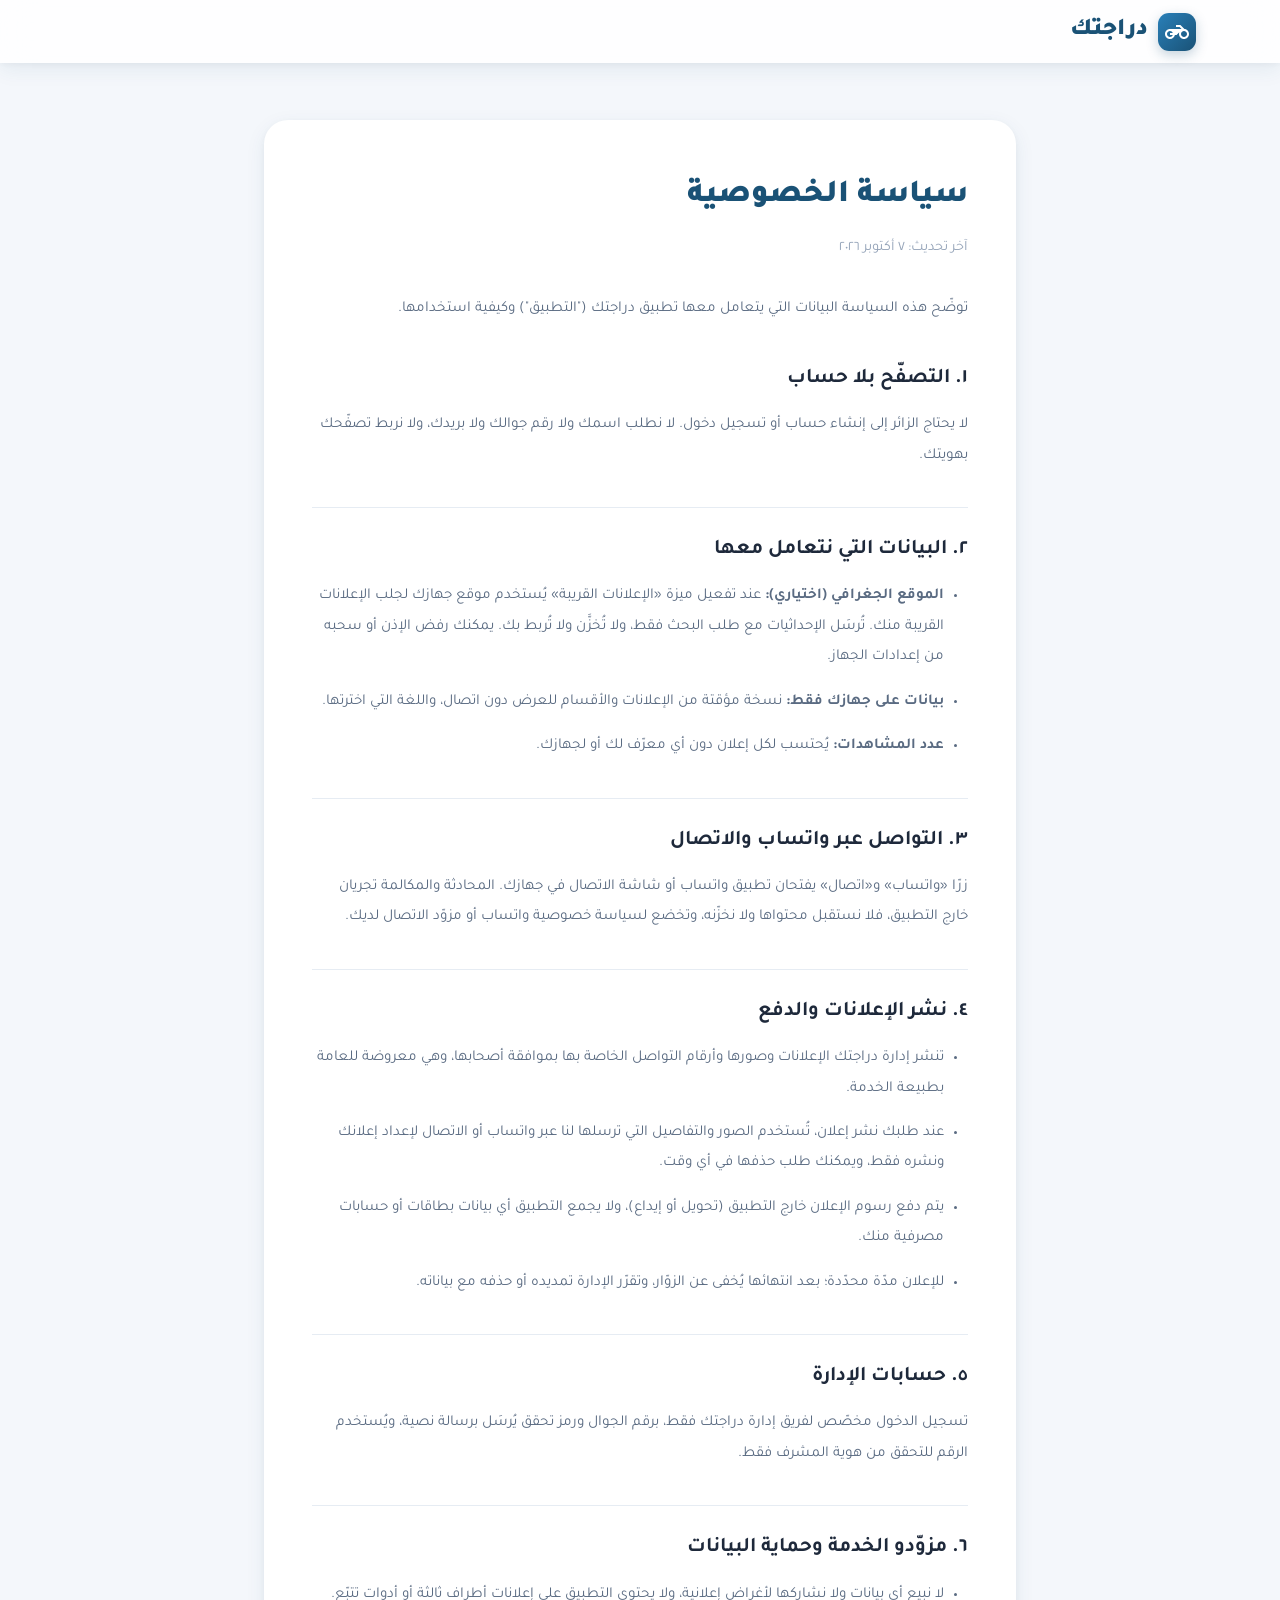
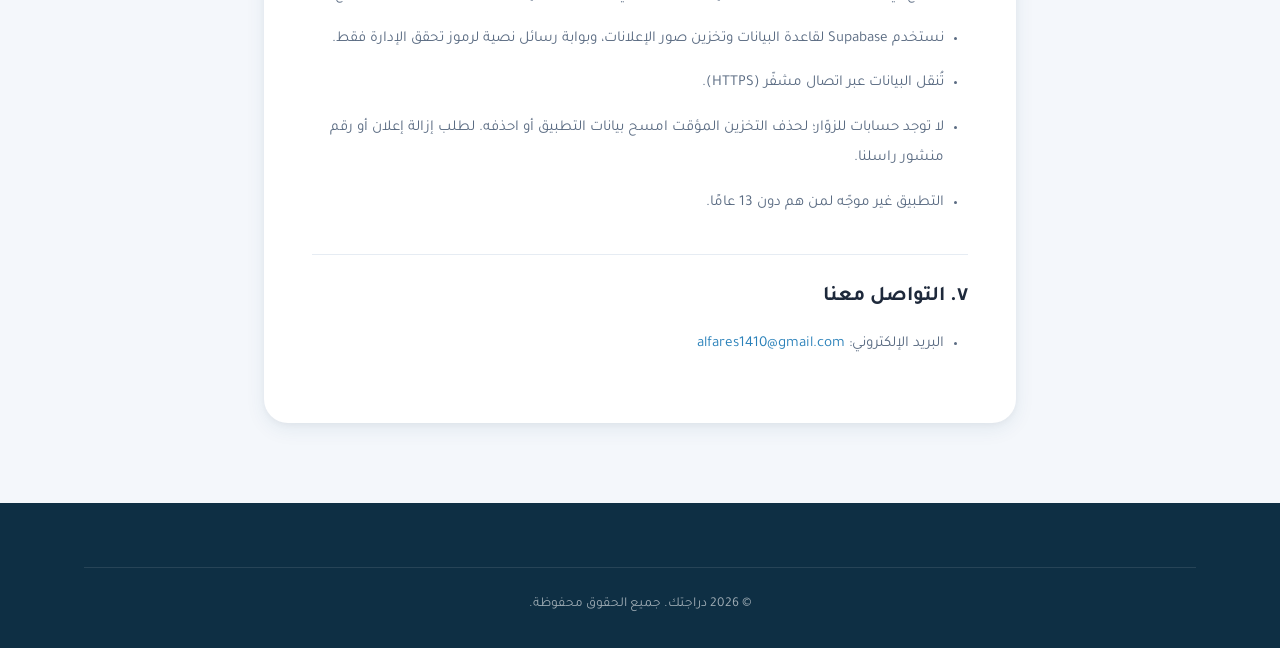
==== commit a3a256de: "تحديث الخصوصية والشروط وصفحة الحذف لإصدار 1.1.0 التطبيق صار بلا حسابات للزوّار وبلا محادثات؛ التواصل" ====
--- a/privacy.html
+++ b/privacy.html
@@ -24,50 +24,46 @@
   <div class="container">
     <div class="legal-card">
       <h1>سياسة الخصوصية</h1>
-      <p class="last-updated">آخر تحديث: ١ مايو ٢٠٢٦</p>
+      <p class="last-updated">آخر تحديث: ٧ أكتوبر ٢٠٢٦</p>
 
-      <p>نحن في تطبيق دراجتك ("التطبيق") نلتزم بحماية خصوصية مستخدمينا. توضح سياسة الخصوصية هذه كيفية جمع واستخدام وحماية المعلومات التي تقدمها عند استخدامك للتطبيق.</p>
+      <p>توضّح هذه السياسة البيانات التي يتعامل معها تطبيق دراجتك ("التطبيق") وكيفية استخدامها.</p>
 
-      <h2>١. المعلومات التي نجمعها</h2>
+      <h2>١. التصفّح بلا حساب</h2>
+      <p>لا يحتاج الزائر إلى إنشاء حساب أو تسجيل دخول. لا نطلب اسمك ولا رقم جوالك ولا بريدك، ولا نربط تصفّحك بهويتك.</p>
+
+      <h2>٢. البيانات التي نتعامل معها</h2>
       <ul>
-        <li><strong>معلومات الحساب:</strong> رقم الهاتف، الاسم الكامل، وصورة الملف الشخصي (اختياري).</li>
-        <li><strong>معلومات الإعلانات:</strong> الصور، الوصف، السعر، الموقع الجغرافي (اختياري)، والمدينة المرتبطة بالإعلانات التي تنشرها.</li>
-        <li><strong>معلومات الموقع:</strong> موقع جهازك الجغرافي عند تفعيلك لخاصية البحث عن الإعلانات القريبة. يتم استخدامه مؤقتاً ولا نخزّن موقعك الدقيق بشكل دائم.</li>
-        <li><strong>معلومات المحادثات:</strong> الرسائل النصية والصور والملاحظات الصوتية التي ترسلها عبر نظام المحادثات داخل التطبيق.</li>
-        <li><strong>معلومات الجهاز:</strong> نوع الجهاز، نظام التشغيل، ومعرفات تقنية لتشغيل الإشعارات.</li>
+        <li><strong>الموقع الجغرافي (اختياري):</strong> عند تفعيل ميزة «الإعلانات القريبة» يُستخدم موقع جهازك لجلب الإعلانات القريبة منك. تُرسَل الإحداثيات مع طلب البحث فقط، ولا تُخزَّن ولا تُربط بك. يمكنك رفض الإذن أو سحبه من إعدادات الجهاز.</li>
+        <li><strong>بيانات على جهازك فقط:</strong> نسخة مؤقتة من الإعلانات والأقسام للعرض دون اتصال، واللغة التي اخترتها.</li>
+        <li><strong>عدد المشاهدات:</strong> يُحتسب لكل إعلان دون أي معرّف لك أو لجهازك.</li>
       </ul>
 
-      <h2>٢. كيفية استخدام المعلومات</h2>
+      <h2>٣. التواصل عبر واتساب والاتصال</h2>
+      <p>زرّا «واتساب» و«اتصال» يفتحان تطبيق واتساب أو شاشة الاتصال في جهازك. المحادثة والمكالمة تجريان خارج التطبيق، فلا نستقبل محتواها ولا نخزّنه، وتخضع لسياسة خصوصية واتساب أو مزوّد الاتصال لديك.</p>
+
+      <h2>٤. نشر الإعلانات والدفع</h2>
       <ul>
-        <li>تقديم خدمات التطبيق الأساسية (عرض الإعلانات، التواصل بين المشترين والبائعين).</li>
-        <li>عرض الإعلانات القريبة من موقعك الجغرافي عند تفعيل الخاصية.</li>
-        <li>إرسال إشعارات متعلقة بإعلاناتك ورسائلك وحالة حسابك.</li>
-        <li>تحسين تجربة المستخدم وتطوير التطبيق.</li>
-        <li>منع الاحتيال والامتثال للمتطلبات القانونية.</li>
+        <li>تنشر إدارة دراجتك الإعلانات وصورها وأرقام التواصل الخاصة بها بموافقة أصحابها، وهي معروضة للعامة بطبيعة الخدمة.</li>
+        <li>عند طلبك نشر إعلان، تُستخدم الصور والتفاصيل التي ترسلها لنا عبر واتساب أو الاتصال لإعداد إعلانك ونشره فقط، ويمكنك طلب حذفها في أي وقت.</li>
+        <li>يتم دفع رسوم الإعلان خارج التطبيق (تحويل أو إيداع)، ولا يجمع التطبيق أي بيانات بطاقات أو حسابات مصرفية منك.</li>
+        <li>للإعلان مدّة محدّدة؛ بعد انتهائها يُخفى عن الزوّار، وتقرّر الإدارة تمديده أو حذفه مع بياناته.</li>
       </ul>
 
-      <h2>٣. مشاركة المعلومات</h2>
-      <p>نحن لا نبيع معلوماتك الشخصية لأي طرف ثالث. قد نشارك معلوماتك في الحالات التالية:</p>
+      <h2>٥. حسابات الإدارة</h2>
+      <p>تسجيل الدخول مخصّص لفريق إدارة دراجتك فقط، برقم الجوال ورمز تحقق يُرسَل برسالة نصية، ويُستخدم الرقم للتحقق من هوية المشرف فقط.</p>
+
+      <h2>٦. مزوّدو الخدمة وحماية البيانات</h2>
       <ul>
-        <li>المعلومات التي تنشرها في إعلاناتك (الاسم، الصور، الموقع التقريبي) ستكون مرئية للمستخدمين الآخرين للتطبيق.</li>
-        <li>مع مزودي الخدمات الذين يساعدوننا في تشغيل التطبيق (مثل خدمات الاستضافة وقواعد البيانات والإشعارات).</li>
-        <li>إذا تطلب القانون ذلك أو لحماية حقوقنا القانونية.</li>
+        <li>لا نبيع أي بيانات ولا نشاركها لأغراض إعلانية، ولا يحتوي التطبيق على إعلانات أطراف ثالثة أو أدوات تتبّع.</li>
+        <li>نستخدم Supabase لقاعدة البيانات وتخزين صور الإعلانات، وبوابة رسائل نصية لرموز تحقق الإدارة فقط.</li>
+        <li>تُنقل البيانات عبر اتصال مشفّر (HTTPS).</li>
+        <li>لا توجد حسابات للزوّار؛ لحذف التخزين المؤقت امسح بيانات التطبيق أو احذفه. لطلب إزالة إعلان أو رقم منشور راسلنا.</li>
+        <li>التطبيق غير موجّه لمن هم دون 13 عامًا.</li>
       </ul>
 
-      <h2>٤. تخزين البيانات وأمنها</h2>
-      <p>نستخدم Supabase كخدمة استضافة سحابية لتخزين البيانات. نتخذ إجراءات أمنية معقولة لحماية معلوماتك من الوصول غير المصرح به.</p>
-
-      <h2>٥. حقوق المستخدم</h2>
+      <h2>٧. التواصل معنا</h2>
       <ul>
-        <li>الوصول إلى بياناتك الشخصية وتحديثها من خلال إعدادات حسابك.</li>
-        <li>طلب حذف حسابك وبياناتك.</li>
-        <li>إلغاء تفعيل خدمات الموقع من إعدادات جهازك.</li>
-        <li>إلغاء الاشتراك في الإشعارات من إعدادات التطبيق.</li>
-      </ul>
-
-      <h2>٦. التواصل معنا</h2>
-      <ul>
-        <li>البريد الإلكتروني: <a href="mailto:support@drejtak.com">support@drejtak.com</a></li>
+        <li>البريد الإلكتروني: <a href="mailto:alfares1410@gmail.com">alfares1410@gmail.com</a></li>
       </ul>
     </div>
   </div>
@@ -76,7 +72,7 @@
 <footer class="footer">
   <div class="container">
     <div class="footer-bottom">
-      © 2025 دراجتك. جميع الحقوق محفوظة.
+      © 2026 دراجتك. جميع الحقوق محفوظة.
     </div>
   </div>
 </footer>
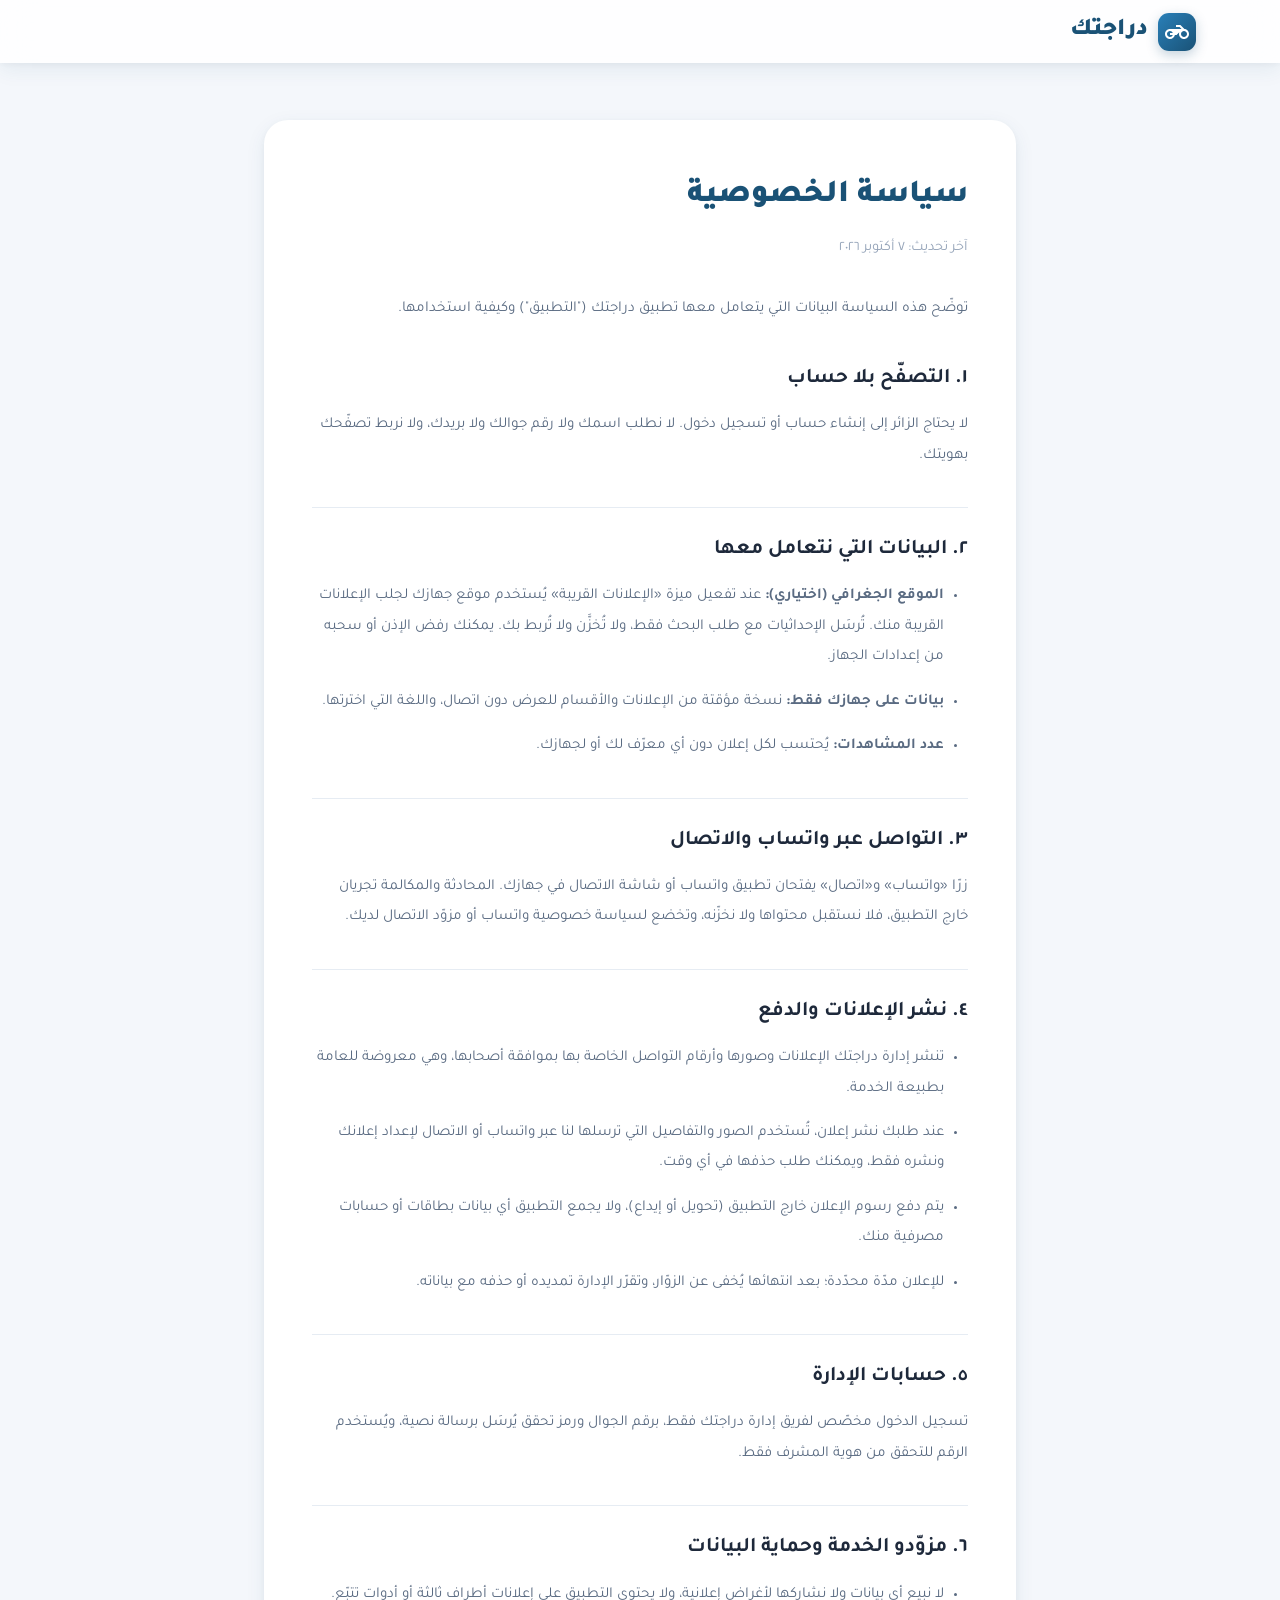
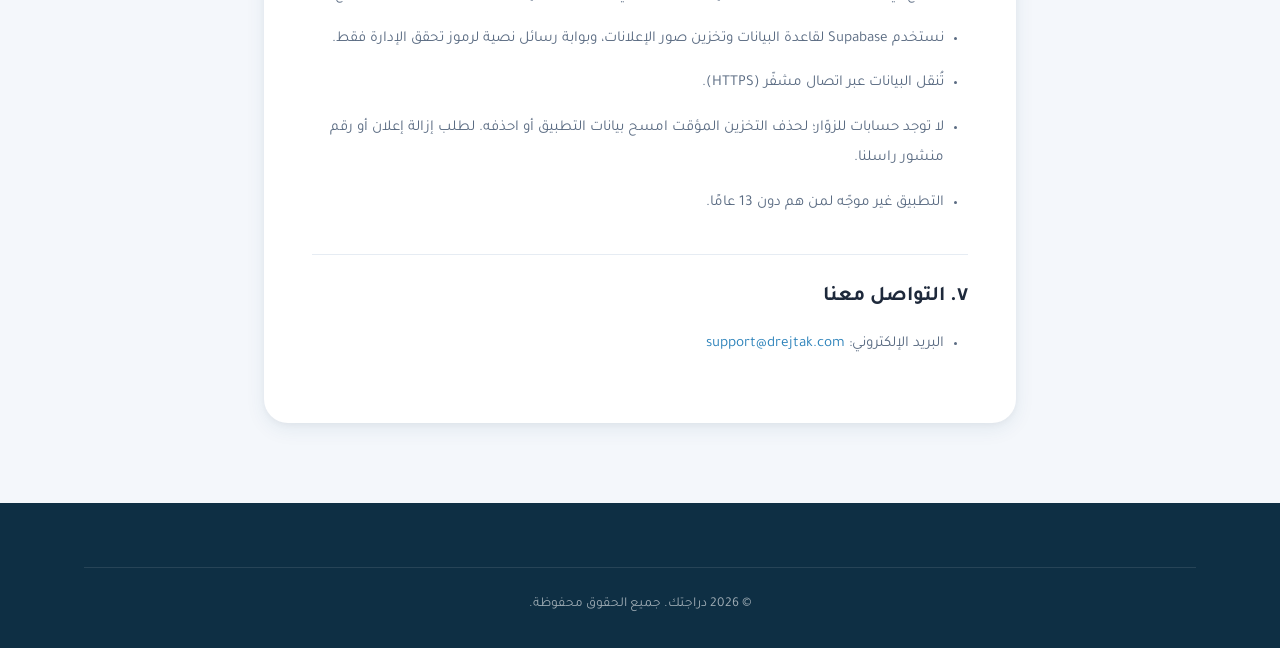
==== commit 1b2893e5: "إعادة بريد التواصل إلى support@drejtak.com Co-Authored-By: Claude Opus 5.5 <noreply@anthropic.com>" ====
--- a/privacy.html
+++ b/privacy.html
@@ -63,7 +63,7 @@
 
       <h2>٧. التواصل معنا</h2>
       <ul>
-        <li>البريد الإلكتروني: <a href="mailto:alfares1410@gmail.com">alfares1410@gmail.com</a></li>
+        <li>البريد الإلكتروني: <a href="mailto:support@drejtak.com">support@drejtak.com</a></li>
       </ul>
     </div>
   </div>
